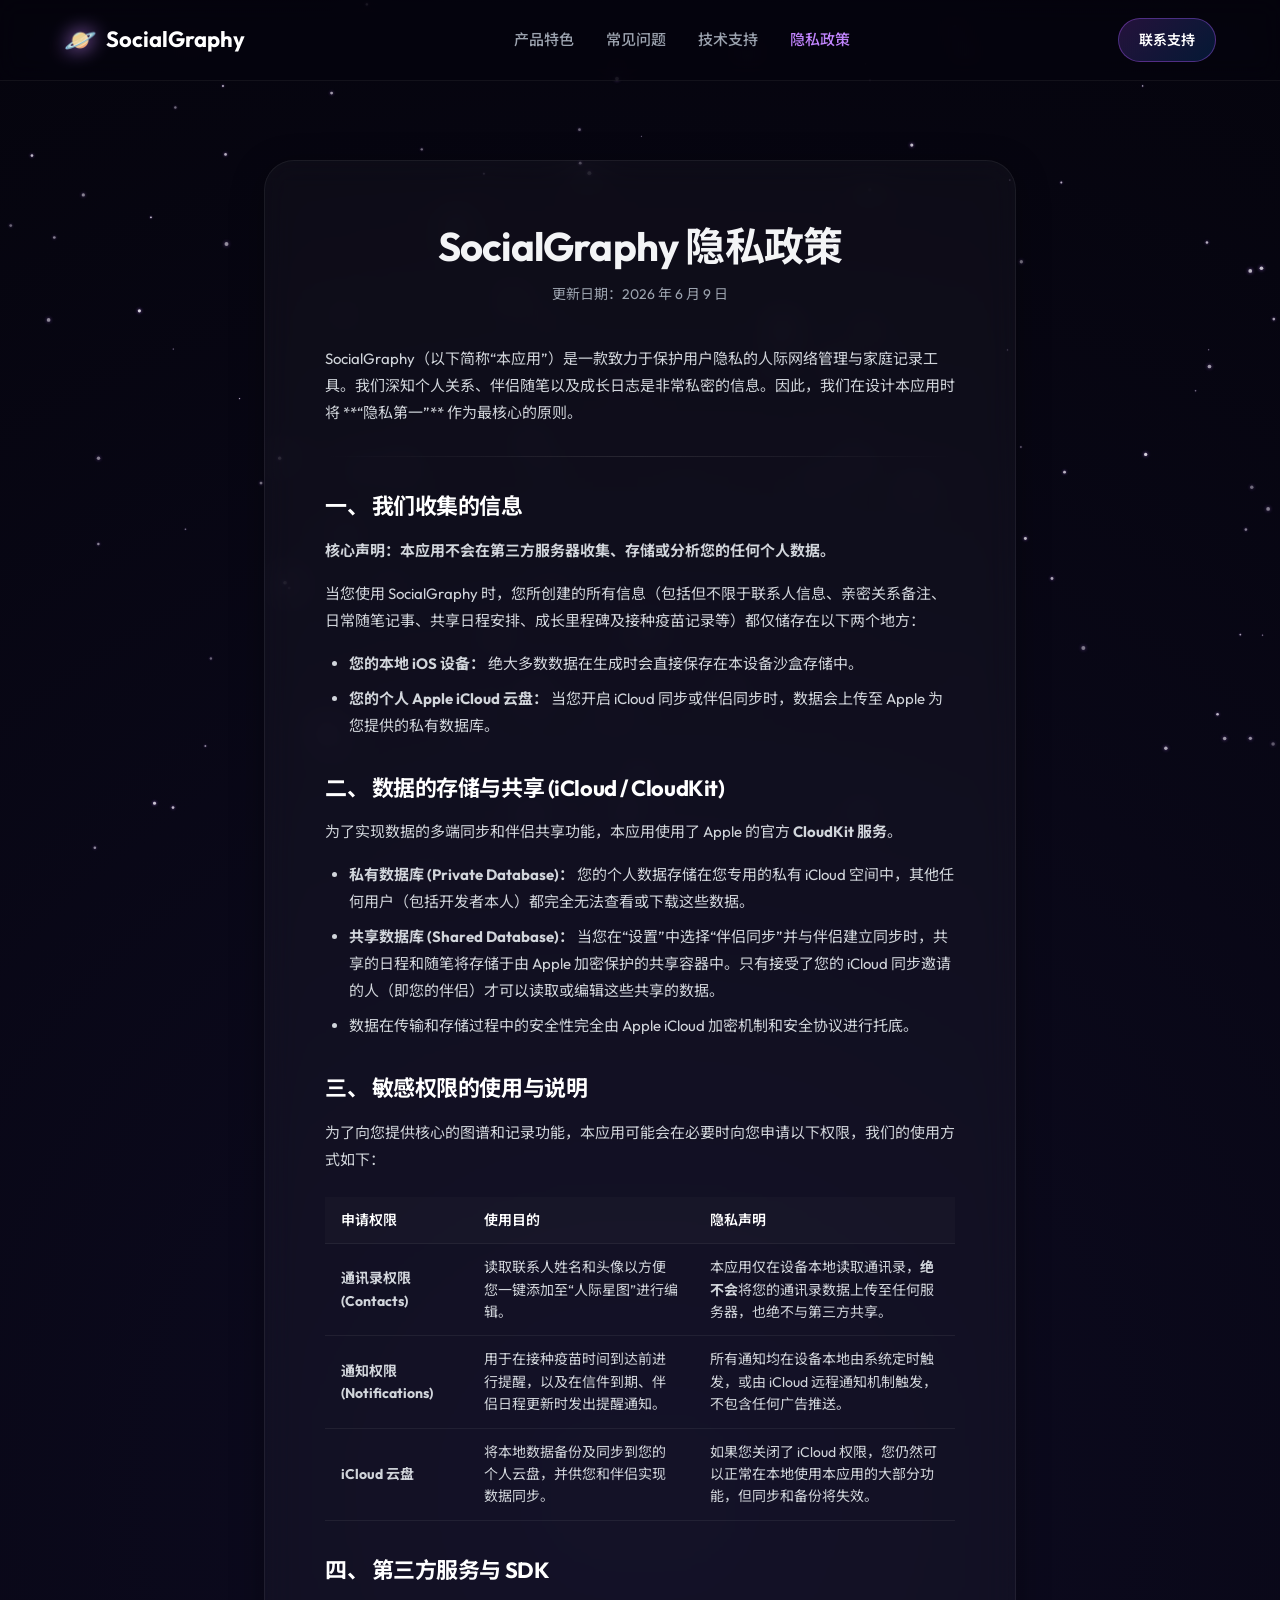
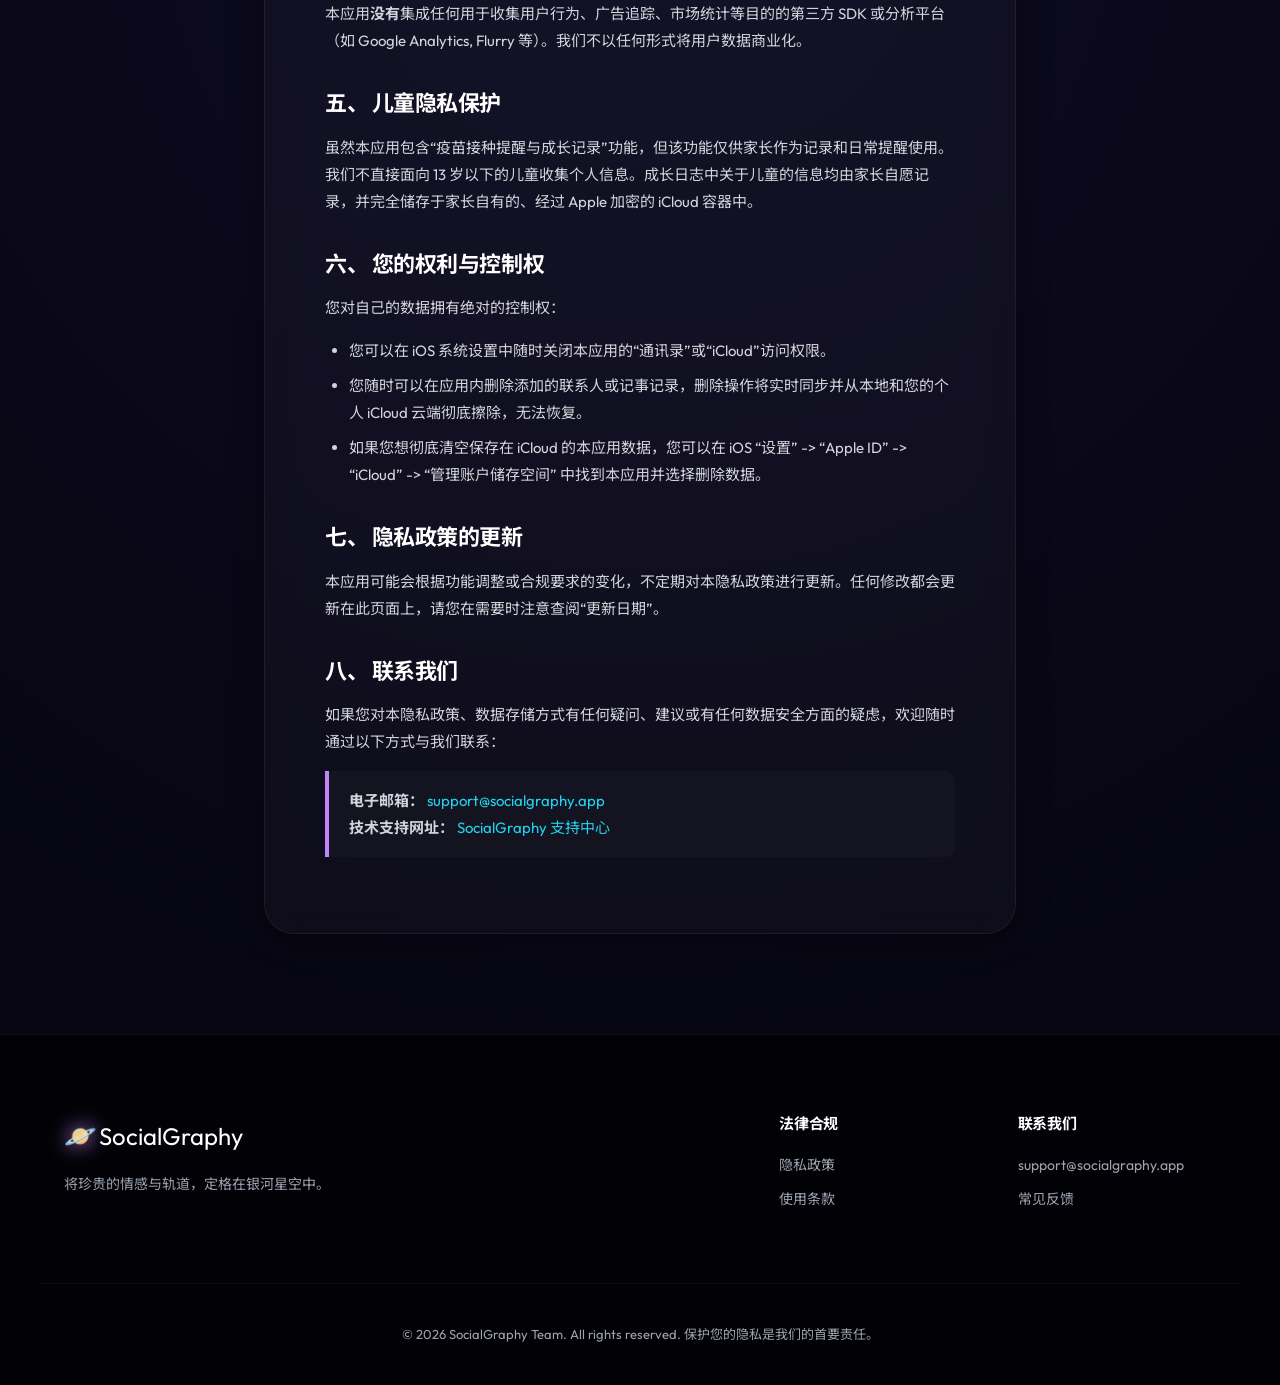
==== privacy.html @ 3d228f4e "Add files via upload" ====
<!DOCTYPE html>
<html lang="zh-CN">
<head>
    <meta charset="UTF-8">
    <meta name="viewport" content="width=device-width, initial-scale=1.0">
    <title>SocialGraphy 隐私政策 | App Store 官方合规文件</title>
    <meta name="description" content="SocialGraphy 隐私权保护政策：本应用绝无第三方收集器，一切数据均安全加密存储于您的 iOS 本地和 iCloud 私有云端。">
    <!-- Google Fonts -->
    <link rel="preconnect" href="https://fonts.googleapis.com">
    <link rel="preconnect" href="https://fonts.gstatic.com" crossorigin>
    <link href="https://fonts.googleapis.com/css2?family=Noto+Sans+SC:wght@300;400;500;700&family=Outfit:wght@300;400;500;600;700&display=swap" rel="stylesheet">
    <link rel="stylesheet" href="style.css">
</head>
<body>
    <!-- Stars Background Canvas -->
    <canvas id="stars-canvas"></canvas>

    <!-- Header Navigation -->
    <header class="header">
        <div class="container header-container">
            <a href="index.html" class="logo">
                <span class="logo-icon">🪐</span>
                <span class="logo-text">SocialGraphy</span>
            </a>
            <nav class="nav">
                <a href="index.html#features" class="nav-link">产品特色</a>
                <a href="index.html#faq" class="nav-link">常见问题</a>
                <a href="index.html#support" class="nav-link">技术支持</a>
                <a href="#" class="nav-link active">隐私政策</a>
            </nav>
            <a href="index.html#support" class="btn-download">联系支持</a>
        </div>
    </header>

    <!-- Privacy Content Section -->
    <section class="privacy-section">
        <div class="container container-narrow">
            <div class="privacy-card">
                <div class="privacy-header">
                    <h1>SocialGraphy 隐私政策</h1>
                    <p class="last-updated">更新日期：2026 年 6 月 9 日</p>
                </div>
                
                <div class="privacy-body">
                    <p class="intro">
                        SocialGraphy（以下简称“本应用”）是一款致力于保护用户隐私的人际网络管理与家庭记录工具。我们深知个人关系、伴侣随笔以及成长日志是非常私密的信息。因此，我们在设计本应用时将 **“隐私第一”** 作为最核心的原则。
                    </p>

                    <hr class="divider">

                    <h2>一、 我们收集的信息</h2>
                    <p>
                        <strong>核心声明：本应用不会在第三方服务器收集、存储或分析您的任何个人数据。</strong>
                    </p>
                    <p>
                        当您使用 SocialGraphy 时，您所创建的所有信息（包括但不限于联系人信息、亲密关系备注、日常随笔记事、共享日程安排、成长里程碑及接种疫苗记录等）都仅储存在以下两个地方：
                    </p>
                    <ul>
                        <li><strong>您的本地 iOS 设备：</strong> 绝大多数数据在生成时会直接保存在本设备沙盒存储中。</li>
                        <li><strong>您的个人 Apple iCloud 云盘：</strong> 当您开启 iCloud 同步或伴侣同步时，数据会上传至 Apple 为您提供的私有数据库。</li>
                    </ul>

                    <h2>二、 数据的存储与共享 (iCloud / CloudKit)</h2>
                    <p>
                        为了实现数据的多端同步和伴侣共享功能，本应用使用了 Apple 的官方 <strong>CloudKit 服务</strong>。
                    </p>
                    <ul>
                        <li><strong>私有数据库 (Private Database)：</strong> 您的个人数据存储在您专用的私有 iCloud 空间中，其他任何用户（包括开发者本人）都完全无法查看或下载这些数据。</li>
                        <li><strong>共享数据库 (Shared Database)：</strong> 当您在“设置”中选择“伴侣同步”并与伴侣建立同步时，共享的日程和随笔将存储于由 Apple 加密保护的共享容器中。只有接受了您的 iCloud 同步邀请的人（即您的伴侣）才可以读取或编辑这些共享的数据。</li>
                        <li>数据在传输和存储过程中的安全性完全由 Apple iCloud 加密机制和安全协议进行托底。</li>
                    </ul>

                    <h2>三、 敏感权限的使用与说明</h2>
                    <p>
                        为了向您提供核心的图谱和记录功能，本应用可能会在必要时向您申请以下权限，我们的使用方式如下：
                    </p>
                    <table>
                        <thead>
                            <tr>
                                <th>申请权限</th>
                                <th>使用目的</th>
                                <th>隐私声明</th>
                            </tr>
                        </thead>
                        <tbody>
                            <tr>
                                <td><strong>通讯录权限 (Contacts)</strong></td>
                                <td>读取联系人姓名和头像以方便您一键添加至“人际星图”进行编辑。</td>
                                <td>本应用仅在设备本地读取通讯录，<strong>绝不会</strong>将您的通讯录数据上传至任何服务器，也绝不与第三方共享。</td>
                            </tr>
                            <tr>
                                <td><strong>通知权限 (Notifications)</strong></td>
                                <td>用于在接种疫苗时间到达前进行提醒，以及在信件到期、伴侣日程更新时发出提醒通知。</td>
                                <td>所有通知均在设备本地由系统定时触发，或由 iCloud 远程通知机制触发，不包含任何广告推送。</td>
                            </tr>
                            <tr>
                                <td><strong>iCloud 云盘</strong></td>
                                <td>将本地数据备份及同步到您的个人云盘，并供您和伴侣实现数据同步。</td>
                                <td>如果您关闭了 iCloud 权限，您仍然可以正常在本地使用本应用的大部分功能，但同步和备份将失效。</td>
                            </tr>
                        </tbody>
                    </table>

                    <h2>四、 第三方服务与 SDK</h2>
                    <p>
                        本应用<strong>没有</strong>集成任何用于收集用户行为、广告追踪、市场统计等目的的第三方 SDK 或分析平台（如 Google Analytics, Flurry 等）。我们不以任何形式将用户数据商业化。
                    </p>

                    <h2>五、 儿童隐私保护</h2>
                    <p>
                        虽然本应用包含“疫苗接种提醒与成长记录”功能，但该功能仅供家长作为记录和日常提醒使用。我们不直接面向 13 岁以下的儿童收集个人信息。成长日志中关于儿童的信息均由家长自愿记录，并完全储存于家长自有的、经过 Apple 加密的 iCloud 容器中。
                    </p>

                    <h2>六、 您的权利与控制权</h2>
                    <p>
                        您对自己的数据拥有绝对的控制权：
                    </p>
                    <ul>
                        <li>您可以在 iOS 系统设置中随时关闭本应用的“通讯录”或“iCloud”访问权限。</li>
                        <li>您随时可以在应用内删除添加的联系人或记事记录，删除操作将实时同步并从本地和您的个人 iCloud 云端彻底擦除，无法恢复。</li>
                        <li>如果您想彻底清空保存在 iCloud 的本应用数据，您可以在 iOS “设置” -> “Apple ID” -> “iCloud” -> “管理账户储存空间” 中找到本应用并选择删除数据。</li>
                    </ul>

                    <h2>七、 隐私政策的更新</h2>
                    <p>
                        本应用可能会根据功能调整或合规要求的变化，不定期对本隐私政策进行更新。任何修改都会更新在此页面上，请您在需要时注意查阅“更新日期”。
                    </p>

                    <h2>八、 联系我们</h2>
                    <p>
                        如果您对本隐私政策、数据存储方式有任何疑问、建议或有任何数据安全方面的疑虑，欢迎随时通过以下方式与我们联系：
                    </p>
                    <p class="contact-info">
                        <strong>电子邮箱：</strong> <a href="mailto:support@socialgraphy.app">support@socialgraphy.app</a><br>
                        <strong>技术支持网址：</strong> <a href="index.html#support">SocialGraphy 支持中心</a>
                    </p>
                </div>
            </div>
        </div>
    </section>

    <!-- Footer -->
    <footer class="footer">
        <div class="container footer-container">
            <div class="footer-brand">
                <span class="logo-icon">🪐</span>
                <span class="logo-text">SocialGraphy</span>
                <p>将珍贵的情感与轨道，定格在银河星空中。</p>
            </div>
            <div class="footer-links">
                <div class="footer-column">
                    <h4>法律合规</h4>
                    <a href="#">隐私政策</a>
                    <a href="#">使用条款</a>
                </div>
                <div class="footer-column">
                    <h4>联系我们</h4>
                    <a href="mailto:support@socialgraphy.app">support@socialgraphy.app</a>
                    <a href="index.html#support">常见反馈</a>
                </div>
            </div>
        </div>
        <div class="container footer-bottom">
            <p>&copy; 2026 SocialGraphy Team. All rights reserved. 保护您的隐私是我们的首要责任。</p>
        </div>
    </footer>

    <script src="script.js"></script>
</body>
</html>
---- style.css ----
/* ==========================================================================
   SocialGraphy Website Stylesheet
   Theme: Cosmic Space & Glassmorphism
   ========================================================================== */

/* Custom CSS Variables & Tokens */
:root {
    --bg-dark: #05040d;
    --bg-deep-space: radial-gradient(circle at 50% 50%, #0d0b21 0%, #05040d 100%);
    --accent-glow: rgba(192, 132, 252, 0.15);
    
    --primary: #c084fc;      /* Nebula Purple */
    --primary-hover: #d8b4fe;
    --secondary: #22d3ee;    /* Cyan Star */
    --gold: #ffdf7a;         /* Star Gold */
    --text-main: #f3f4f6;
    --text-muted: #9ca3af;
    --card-bg: rgba(255, 255, 255, 0.03);
    --card-border: rgba(255, 255, 255, 0.06);
    --card-glow: 0 8px 32px 0 rgba(0, 0, 0, 0.37);
    --glass-blur: blur(16px);
    
    --font-sans: 'Outfit', 'Noto Sans SC', -apple-system, BlinkMacSystemFont, "Segoe UI", Roboto, sans-serif;
    --transition: all 0.3s cubic-bezier(0.4, 0, 0.2, 1);
}

/* Reset & Base Elements */
* {
    margin: 0;
    padding: 0;
    box-sizing: border-box;
    scroll-behavior: smooth;
}

body {
    background-color: var(--bg-dark);
    background-image: var(--bg-deep-space);
    color: var(--text-main);
    font-family: var(--font-sans);
    line-height: 1.6;
    overflow-x: hidden;
    position: relative;
}

/* Background Stars Canvas */
#stars-canvas {
    position: fixed;
    top: 0;
    left: 0;
    width: 100%;
    height: 100%;
    z-index: -1;
    pointer-events: none;
}

/* Container */
.container {
    width: 100%;
    max-width: 1200px;
    margin: 0 auto;
    padding: 0 24px;
}

.container-narrow {
    max-width: 800px;
}

/* Typography & Text Gradients */
h1, h2, h3, h4 {
    font-weight: 700;
    letter-spacing: -0.02em;
    line-height: 1.25;
}

.text-gradient {
    background: linear-gradient(135deg, var(--primary) 0%, var(--secondary) 100%);
    -webkit-background-clip: text;
    -webkit-text-fill-color: transparent;
    background-clip: text;
}

p {
    color: var(--text-muted);
}

/* Buttons */
.btn {
    display: inline-flex;
    align-items: center;
    justify-content: center;
    padding: 14px 28px;
    border-radius: 12px;
    font-size: 16px;
    font-weight: 600;
    text-decoration: none;
    cursor: pointer;
    transition: var(--transition);
}

.btn-block {
    display: flex;
    width: 100%;
}

.btn-primary-glow {
    background: linear-gradient(135deg, #a855f7 0%, #06b6d4 100%);
    color: #fff;
    border: none;
    box-shadow: 0 4px 20px rgba(168, 85, 247, 0.4);
    position: relative;
    overflow: hidden;
}

.btn-primary-glow::after {
    content: '';
    position: absolute;
    top: 0;
    left: 0;
    width: 100%;
    height: 100%;
    background: linear-gradient(135deg, #06b6d4 0%, #a855f7 100%);
    opacity: 0;
    transition: var(--transition);
    z-index: 1;
}

.btn-primary-glow:hover::after {
    opacity: 1;
}

.btn-primary-glow span {
    position: relative;
    z-index: 2;
}

.btn-primary-glow:hover {
    transform: translateY(-2px);
    box-shadow: 0 6px 24px rgba(168, 85, 247, 0.6);
}

.btn-secondary {
    background: var(--card-bg);
    color: var(--text-main);
    border: 1px solid var(--card-border);
    backdrop-filter: var(--glass-blur);
}

.btn-secondary:hover {
    background: rgba(255, 255, 255, 0.08);
    border-color: rgba(255, 255, 255, 0.2);
    transform: translateY(-2px);
}

.btn-sm {
    padding: 8px 16px;
    font-size: 14px;
}

/* Header & Nav */
.header {
    position: fixed;
    top: 0;
    left: 0;
    width: 100%;
    z-index: 100;
    border-bottom: 1px solid var(--card-border);
    background: rgba(5, 4, 13, 0.7);
    backdrop-filter: blur(12px);
    transition: var(--transition);
}

.header-container {
    height: 80px;
    display: flex;
    align-items: center;
    justify-content: space-between;
}

.logo {
    display: flex;
    align-items: center;
    gap: 10px;
    text-decoration: none;
    color: #fff;
    font-size: 22px;
    font-weight: 700;
}

.logo-icon {
    font-size: 26px;
    filter: drop-shadow(0 0 10px var(--primary));
}

.nav {
    display: flex;
    gap: 32px;
}

.nav-link {
    text-decoration: none;
    color: var(--text-muted);
    font-weight: 500;
    transition: var(--transition);
    font-size: 15px;
}

.nav-link:hover, .nav-link.active {
    color: var(--primary);
}

.btn-download {
    background: linear-gradient(135deg, rgba(168, 85, 247, 0.2) 0%, rgba(6, 118, 212, 0.2) 100%);
    border: 1px solid rgba(168, 85, 247, 0.4);
    color: #fff;
    padding: 10px 20px;
    border-radius: 30px;
    font-size: 14px;
    font-weight: 600;
    text-decoration: none;
    transition: var(--transition);
}

.btn-download:hover {
    background: linear-gradient(135deg, rgba(168, 85, 247, 0.4) 0%, rgba(6, 118, 212, 0.4) 100%);
    box-shadow: 0 0 15px rgba(168, 85, 247, 0.3);
    transform: scale(1.03);
}

/* Hero Section */
.hero {
    padding-top: 160px;
    padding-bottom: 100px;
    position: relative;
}

.hero-container {
    display: grid;
    grid-template-columns: 1.1fr 0.9fr;
    gap: 60px;
    align-items: center;
}

.badge {
    background: rgba(192, 132, 252, 0.1);
    border: 1px solid rgba(192, 132, 252, 0.3);
    color: var(--primary);
    padding: 6px 14px;
    border-radius: 50px;
    font-size: 13px;
    font-weight: 600;
    display: inline-block;
    margin-bottom: 24px;
    letter-spacing: 0.05em;
}

.hero h1 {
    font-size: 56px;
    line-height: 1.15;
    margin-bottom: 24px;
}

.hero-desc {
    font-size: 18px;
    margin-bottom: 40px;
    line-height: 1.7;
}

.hero-actions {
    display: flex;
    gap: 16px;
}

/* Phone Mockup Showcase */
.hero-visual {
    display: flex;
    justify-content: center;
    perspective: 1000px;
}

.phone-mockup-wrapper {
    transform: rotateY(-10deg) rotateX(10deg);
    transition: var(--transition);
}

.phone-mockup-wrapper:hover {
    transform: rotateY(-2deg) rotateX(4deg);
}

.phone-mockup {
    width: 290px;
    height: 590px;
    background: #18181b;
    border: 10px solid #27272a;
    border-radius: 40px;
    box-shadow: 0 25px 50px -12px rgba(0, 0, 0, 0.7), 0 0 30px rgba(168, 85, 247, 0.2);
    position: relative;
    padding: 10px;
}

.phone-notch {
    position: absolute;
    top: 0;
    left: 50%;
    transform: translateX(-50%);
    width: 110px;
    height: 25px;
    background: #27272a;
    border-bottom-left-radius: 18px;
    border-bottom-right-radius: 18px;
    z-index: 10;
}

.phone-screen {
    width: 100%;
    height: 100%;
    background: #09090b;
    border-radius: 30px;
    overflow: hidden;
    position: relative;
}

/* App UI Inside Phone Mockup */
.app-ui {
    padding: 24px 16px;
    height: 100%;
    display: flex;
    flex-direction: column;
    justify-content: space-between;
}

.app-header {
    text-align: center;
    margin-top: 15px;
}

.app-title {
    display: block;
    color: #fff;
    font-size: 18px;
    font-weight: 600;
}

.app-subtitle {
    color: var(--text-muted);
    font-size: 11px;
}

.galaxy-viewport {
    flex-grow: 1;
    position: relative;
    margin: 20px 0;
    display: flex;
    align-items: center;
    justify-content: center;
    overflow: hidden;
}

.galaxy-center {
    font-size: 24px;
    animation: pulse 2s infinite ease-in-out;
    z-index: 5;
}

.orbit {
    position: absolute;
    border: 1px dashed rgba(255, 255, 255, 0.12);
    border-radius: 50%;
}

.orbit-1 {
    width: 100px;
    height: 100px;
    animation: rotate-orbit 15s linear infinite;
}

.orbit-2 {
    width: 170px;
    height: 170px;
    animation: rotate-orbit 25s linear infinite reverse;
}

.orbit-3 {
    width: 230px;
    height: 230px;
    animation: rotate-orbit 40s linear infinite;
}

.person-node {
    position: absolute;
    width: 12px;
    height: 12px;
    border-radius: 50%;
    background: var(--secondary);
    box-shadow: 0 0 10px var(--secondary);
}

.person-node::after {
    content: attr(data-name);
    position: absolute;
    top: 16px;
    left: 50%;
    transform: translateX(-50%);
    font-size: 9px;
    white-space: nowrap;
    color: rgba(255, 255, 255, 0.8);
    background: rgba(0,0,0,0.5);
    padding: 1px 4px;
    border-radius: 4px;
}

.p1 {
    top: 20%;
    left: 20%;
    background: var(--primary);
    box-shadow: 0 0 10px var(--primary);
}

.p2 {
    top: 70%;
    left: 80%;
    background: var(--gold);
    box-shadow: 0 0 10px var(--gold);
}

.p3 {
    top: 15%;
    left: 70%;
}

.p4 {
    top: 80%;
    left: 15%;
    background: #10b981;
    box-shadow: 0 0 10px #10b981;
}

.p5 {
    top: 45%;
    left: 85%;
    background: var(--primary);
    box-shadow: 0 0 10px var(--primary);
}

.app-card {
    background: rgba(255, 255, 255, 0.05);
    border: 1px solid rgba(255, 255, 255, 0.1);
    padding: 12px;
    border-radius: 16px;
    backdrop-filter: blur(8px);
}

.card-title {
    color: #fff;
    font-size: 12px;
    font-weight: 600;
    margin-bottom: 4px;
}

.card-text {
    font-size: 10px;
    color: var(--text-muted);
}

/* Animations */
@keyframes rotate-orbit {
    from { transform: rotate(0deg); }
    to { transform: rotate(360deg); }
}

@keyframes pulse {
    0% { transform: scale(1); filter: drop-shadow(0 0 2px var(--primary)); }
    50% { transform: scale(1.15); filter: drop-shadow(0 0 10px var(--primary)); }
    100% { transform: scale(1); filter: drop-shadow(0 0 2px var(--primary)); }
}

/* Section Header */
.section-header {
    text-align: center;
    max-width: 600px;
    margin: 0 auto 60px auto;
}

.section-subtitle {
    font-size: 14px;
    text-transform: uppercase;
    letter-spacing: 0.15em;
    color: var(--primary);
    font-weight: 700;
    margin-bottom: 12px;
    display: block;
}

.section-header h2 {
    font-size: 40px;
    margin-bottom: 16px;
}

/* Features Grid */
.features {
    padding: 100px 0;
    position: relative;
}

.features-grid {
    display: grid;
    grid-template-columns: repeat(3, 1fr);
    gap: 32px;
}

.feature-card {
    background: var(--card-bg);
    border: 1px solid var(--card-border);
    padding: 40px 32px;
    border-radius: 20px;
    backdrop-filter: var(--glass-blur);
    box-shadow: var(--card-glow);
    transition: var(--transition);
}

.feature-card:hover {
    transform: translateY(-8px);
    border-color: rgba(192, 132, 252, 0.4);
    box-shadow: 0 12px 40px rgba(168, 85, 247, 0.15);
}

.feature-icon {
    font-size: 40px;
    margin-bottom: 24px;
    filter: drop-shadow(0 0 8px rgba(192, 132, 252, 0.3));
}

.feature-card h3 {
    font-size: 20px;
    margin-bottom: 16px;
    color: #fff;
}

.feature-card p {
    font-size: 15px;
    line-height: 1.6;
}

/* FAQ Section */
.faq {
    padding: 100px 0;
    position: relative;
}

.faq-list {
    max-width: 800px;
    margin: 0 auto;
    display: flex;
    flex-direction: column;
    gap: 16px;
}

.faq-item {
    background: var(--card-bg);
    border: 1px solid var(--card-border);
    border-radius: 16px;
    overflow: hidden;
    backdrop-filter: var(--glass-blur);
    transition: var(--transition);
}

.faq-question {
    padding: 24px;
    display: flex;
    justify-content: space-between;
    align-items: center;
    font-size: 17px;
    font-weight: 600;
    cursor: pointer;
    user-select: none;
    color: #fff;
}

.faq-toggle {
    font-size: 20px;
    color: var(--primary);
    transition: var(--transition);
}

.faq-answer {
    padding: 0 24px;
    max-height: 0;
    overflow: hidden;
    transition: max-height 0.3s cubic-bezier(0, 1, 0, 1), padding 0.3s ease;
}

.faq-answer p {
    padding-bottom: 24px;
    font-size: 15px;
    line-height: 1.7;
}

.faq-item.active {
    border-color: rgba(192, 132, 252, 0.3);
}

.faq-item.active .faq-answer {
    max-height: 500px; /* arbitrary height to slide down */
    padding-top: 8px;
    transition: max-height 0.3s cubic-bezier(1, 0, 1, 0), padding 0.3s ease;
}

.faq-item.active .faq-toggle {
    transform: rotate(45deg);
}

/* Support Form Section */
.support {
    padding: 100px 0;
    position: relative;
}

.support-wrapper {
    display: grid;
    grid-template-columns: 1fr 1.2fr;
    gap: 60px;
    background: rgba(13, 11, 33, 0.4);
    border: 1px solid var(--card-border);
    border-radius: 30px;
    padding: 60px;
    backdrop-filter: var(--glass-blur);
    box-shadow: var(--card-glow);
}

.support-info h2 {
    font-size: 36px;
    margin-bottom: 20px;
}

.support-info p {
    margin-bottom: 24px;
    font-size: 16px;
}

.support-email {
    display: inline-flex;
    align-items: center;
    gap: 12px;
    background: rgba(255,255,255,0.04);
    border: 1px solid var(--card-border);
    padding: 12px 24px;
    border-radius: 12px;
    font-size: 18px;
    font-weight: 600;
    margin-bottom: 30px;
}

.support-email a {
    color: var(--secondary);
    text-decoration: none;
    transition: var(--transition);
}

.support-email a:hover {
    color: #fff;
    text-shadow: 0 0 10px var(--secondary);
}

.support-appstore ul {
    margin-top: 12px;
    padding-left: 20px;
    color: var(--text-muted);
}

.support-appstore li {
    margin-bottom: 8px;
    font-size: 14px;
}

/* Forms */
.support-form-container {
    position: relative;
    min-height: 400px;
}

.support-form {
    display: flex;
    flex-direction: column;
    gap: 20px;
    transition: var(--transition);
}

.form-row {
    display: grid;
    grid-template-columns: 1fr 1fr;
    gap: 20px;
}

.form-group {
    display: flex;
    flex-direction: column;
    gap: 8px;
}

.form-group label {
    font-size: 14px;
    font-weight: 600;
    color: rgba(255, 255, 255, 0.8);
}

.form-group input,
.form-group select,
.form-group textarea {
    background: rgba(255, 255, 255, 0.05);
    border: 1px solid var(--card-border);
    border-radius: 10px;
    padding: 12px 16px;
    color: #fff;
    font-family: var(--font-sans);
    font-size: 15px;
    transition: var(--transition);
}

.form-group input:focus,
.form-group select:focus,
.form-group textarea:focus {
    outline: none;
    border-color: var(--primary);
    background: rgba(255, 255, 255, 0.08);
    box-shadow: 0 0 10px rgba(192, 132, 252, 0.2);
}

.form-group select option {
    background: var(--bg-dark);
    color: #fff;
}

/* Form Success State */
.form-success-card {
    display: flex;
    flex-direction: column;
    align-items: center;
    justify-content: center;
    text-align: center;
    padding: 40px;
    background: rgba(255, 255, 255, 0.02);
    border: 1px dashed rgba(192, 132, 252, 0.3);
    border-radius: 20px;
    height: 100%;
    animation: fadeIn 0.5s ease;
}

.form-success-card.hidden, .support-form.hidden {
    display: none !important;
}

.success-icon {
    font-size: 60px;
    margin-bottom: 20px;
    animation: bounce 1s ease infinite alternate;
}

.form-success-card h3 {
    font-size: 24px;
    margin-bottom: 12px;
    color: #fff;
}

.form-success-card p {
    font-size: 15px;
    max-width: 320px;
    margin-bottom: 24px;
}

@keyframes fadeIn {
    from { opacity: 0; transform: scale(0.95); }
    to { opacity: 1; transform: scale(1); }
}

@keyframes bounce {
    from { transform: translateY(0); }
    to { transform: translateY(-10px); }
}

/* Privacy Section */
.privacy-section {
    padding-top: 160px;
    padding-bottom: 100px;
}

.privacy-card {
    background: var(--card-bg);
    border: 1px solid var(--card-border);
    padding: 60px;
    border-radius: 30px;
    backdrop-filter: var(--glass-blur);
    box-shadow: var(--card-glow);
}

.privacy-header {
    text-align: center;
    margin-bottom: 40px;
}

.privacy-header h1 {
    font-size: 40px;
    margin-bottom: 12px;
}

.last-updated {
    font-size: 14px;
}

.privacy-body h2 {
    font-size: 22px;
    margin-top: 36px;
    margin-bottom: 16px;
    color: #fff;
}

.privacy-body p, .privacy-body li {
    font-size: 15px;
    line-height: 1.8;
    margin-bottom: 16px;
    color: #d1d5db;
}

.privacy-body ul {
    padding-left: 24px;
    margin-bottom: 20px;
}

.privacy-body li {
    margin-bottom: 8px;
}

.divider {
    border: 0;
    height: 1px;
    background: linear-gradient(to right, rgba(255,255,255,0), rgba(255,255,255,0.1) 50%, rgba(255,255,255,0));
    margin: 30px 0;
}

/* Privacy Table Styling */
.privacy-body table {
    width: 100%;
    border-collapse: collapse;
    margin: 24px 0;
}

.privacy-body th, .privacy-body td {
    padding: 12px 16px;
    text-align: left;
    border-bottom: 1px solid rgba(255,255,255,0.06);
    font-size: 14px;
}

.privacy-body th {
    background: rgba(255,255,255,0.02);
    color: #fff;
    font-weight: 600;
}

.privacy-body td {
    color: #d1d5db;
}

.contact-info {
    background: rgba(255,255,255,0.02);
    border-left: 4px solid var(--primary);
    padding: 16px 20px;
    border-radius: 0 10px 10px 0;
}

.contact-info a {
    color: var(--secondary);
    text-decoration: none;
}

.contact-info a:hover {
    text-decoration: underline;
}

/* Footer */
.footer {
    border-top: 1px solid var(--card-border);
    background: #020206;
    padding: 80px 0 40px 0;
}

.footer-container {
    display: grid;
    grid-template-columns: 1.5fr 1fr;
    gap: 60px;
    margin-bottom: 60px;
}

.footer-brand .logo-text {
    font-size: 24px;
    color: #fff;
}

.footer-brand p {
    margin-top: 16px;
    font-size: 14px;
    max-width: 320px;
}

.footer-links {
    display: grid;
    grid-template-columns: 1fr 1fr;
    gap: 40px;
}

.footer-column h4 {
    color: #fff;
    font-size: 15px;
    margin-bottom: 20px;
}

.footer-column a {
    display: block;
    color: var(--text-muted);
    text-decoration: none;
    font-size: 14px;
    margin-bottom: 12px;
    transition: var(--transition);
}

.footer-column a:hover {
    color: var(--primary);
}

.footer-bottom {
    border-top: 1px solid rgba(255, 255, 255, 0.04);
    padding-top: 40px;
    text-align: center;
}

.footer-bottom p {
    font-size: 13px;
}

/* ==========================================================================
   Responsive Media Queries
   ========================================================================== */

/* Tablet Layout */
@media (max-width: 1024px) {
    .hero-container {
        grid-template-columns: 1fr;
        gap: 60px;
        text-align: center;
    }
    
    .hero-content {
        display: flex;
        flex-direction: column;
        align-items: center;
    }
    
    .hero-actions {
        justify-content: center;
    }
    
    .features-grid {
        grid-template-columns: repeat(2, 1fr);
    }
    
    .support-wrapper {
        grid-template-columns: 1fr;
        gap: 40px;
        padding: 40px;
    }
}

/* Mobile Layout */
@media (max-width: 768px) {
    .header-container {
        height: 70px;
    }
    
    .nav {
        display: none; /* simple toggle or drawer fallback - for simple landing pages, hide nav elements */
    }
    
    .hero {
        padding-top: 120px;
        padding-bottom: 60px;
    }
    
    .hero h1 {
        font-size: 40px;
    }
    
    .hero-desc {
        font-size: 16px;
    }
    
    .features-grid {
        grid-template-columns: 1fr;
    }
    
    .privacy-card {
        padding: 30px 20px;
    }
    
    .privacy-header h1 {
        font-size: 30px;
    }
    
    .footer-container {
        grid-template-columns: 1fr;
        gap: 40px;
    }
    
    .footer-links {
        grid-template-columns: 1fr 1fr;
    }
    
    .form-row {
        grid-template-columns: 1fr;
    }
}
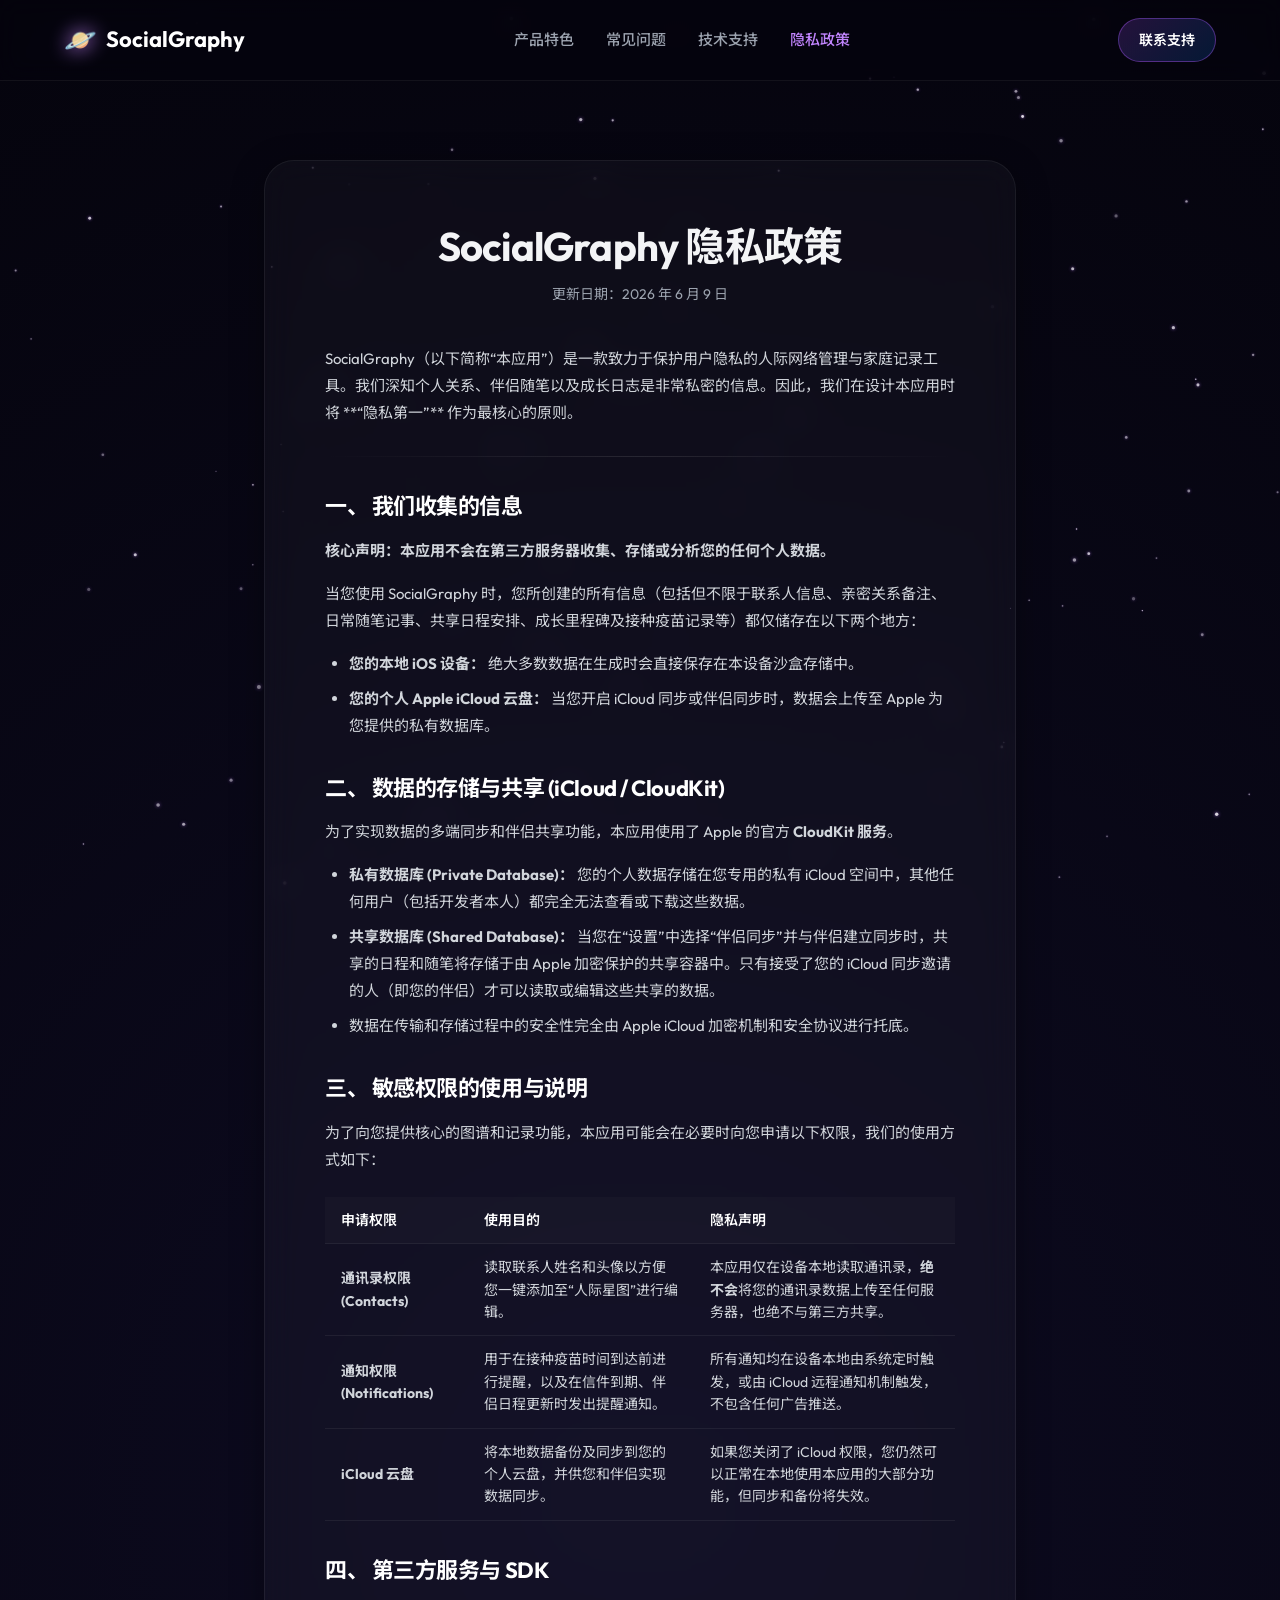
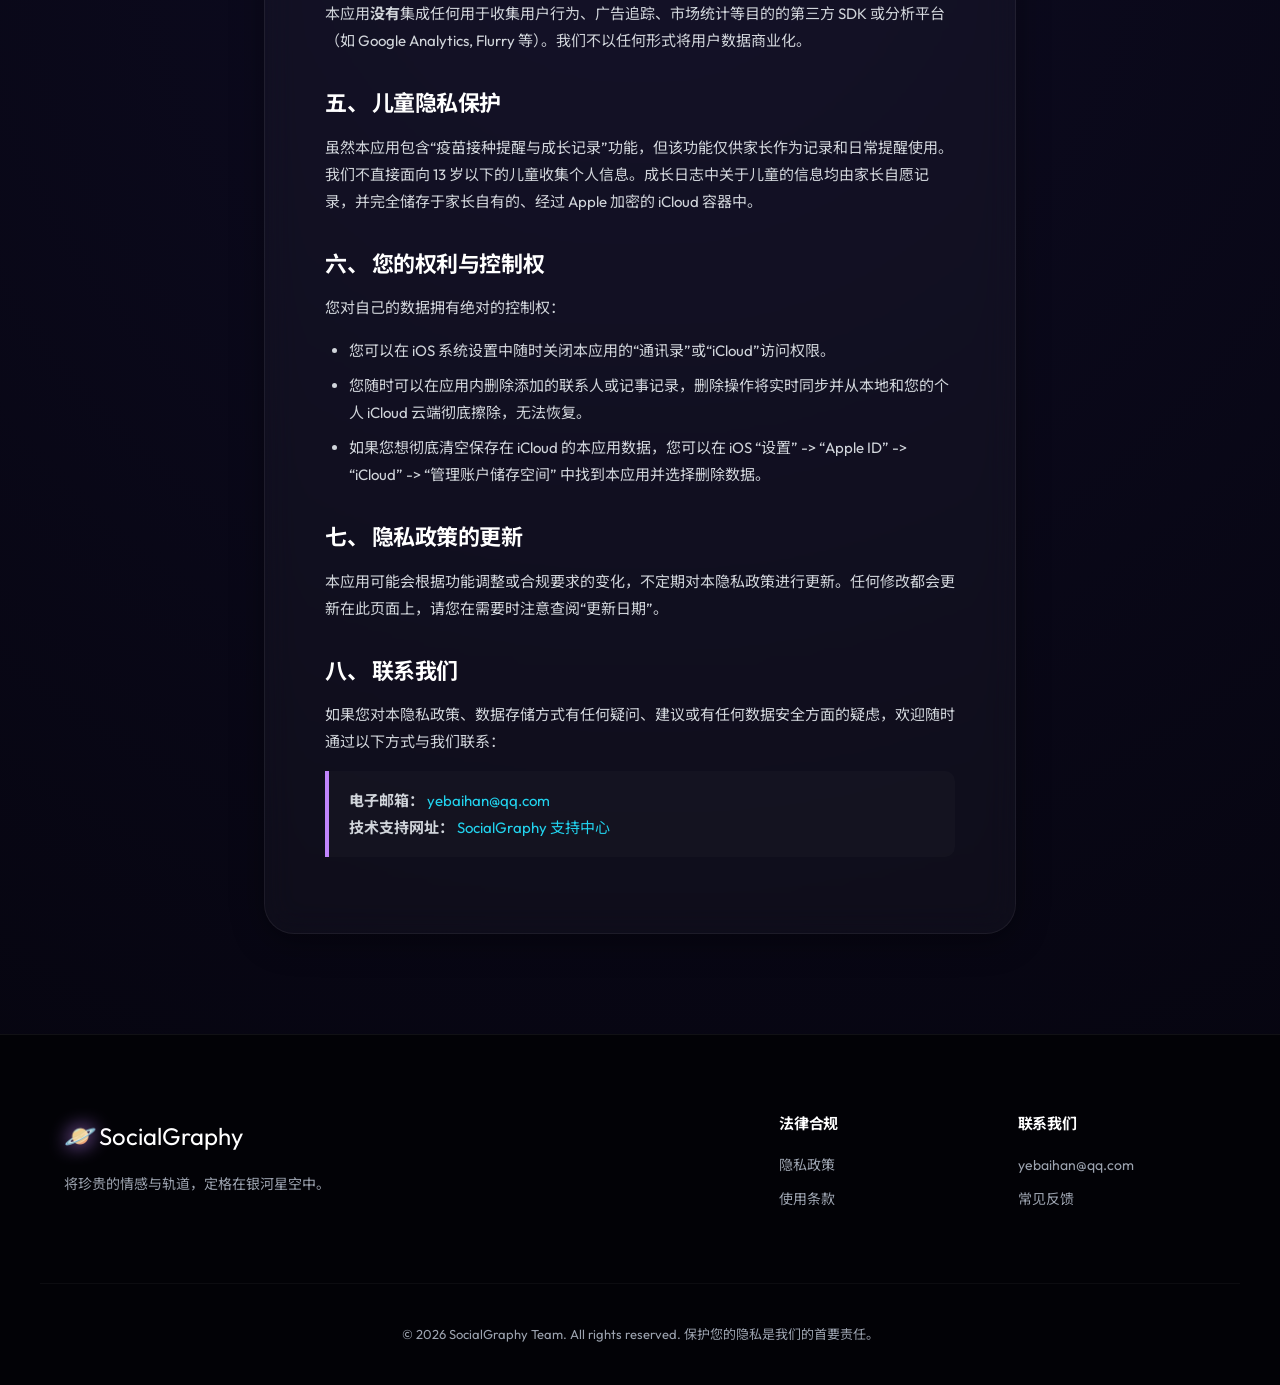
==== commit 885ccfcf: "Add files via upload" ====
--- a/privacy.html
+++ b/privacy.html
@@ -131,7 +131,7 @@
                         如果您对本隐私政策、数据存储方式有任何疑问、建议或有任何数据安全方面的疑虑，欢迎随时通过以下方式与我们联系：
                     </p>
                     <p class="contact-info">
-                        <strong>电子邮箱：</strong> <a href="mailto:support@socialgraphy.app">support@socialgraphy.app</a><br>
+                        <strong>电子邮箱：</strong> <a href="mailto:yebaihan@qq.com">yebaihan@qq.com</a><br>
                         <strong>技术支持网址：</strong> <a href="index.html#support">SocialGraphy 支持中心</a>
                     </p>
                 </div>
@@ -155,7 +155,7 @@
                 </div>
                 <div class="footer-column">
                     <h4>联系我们</h4>
-                    <a href="mailto:support@socialgraphy.app">support@socialgraphy.app</a>
+                    <a href="mailto:yebaihan@qq.com">yebaihan@qq.com</a>
                     <a href="index.html#support">常见反馈</a>
                 </div>
             </div>
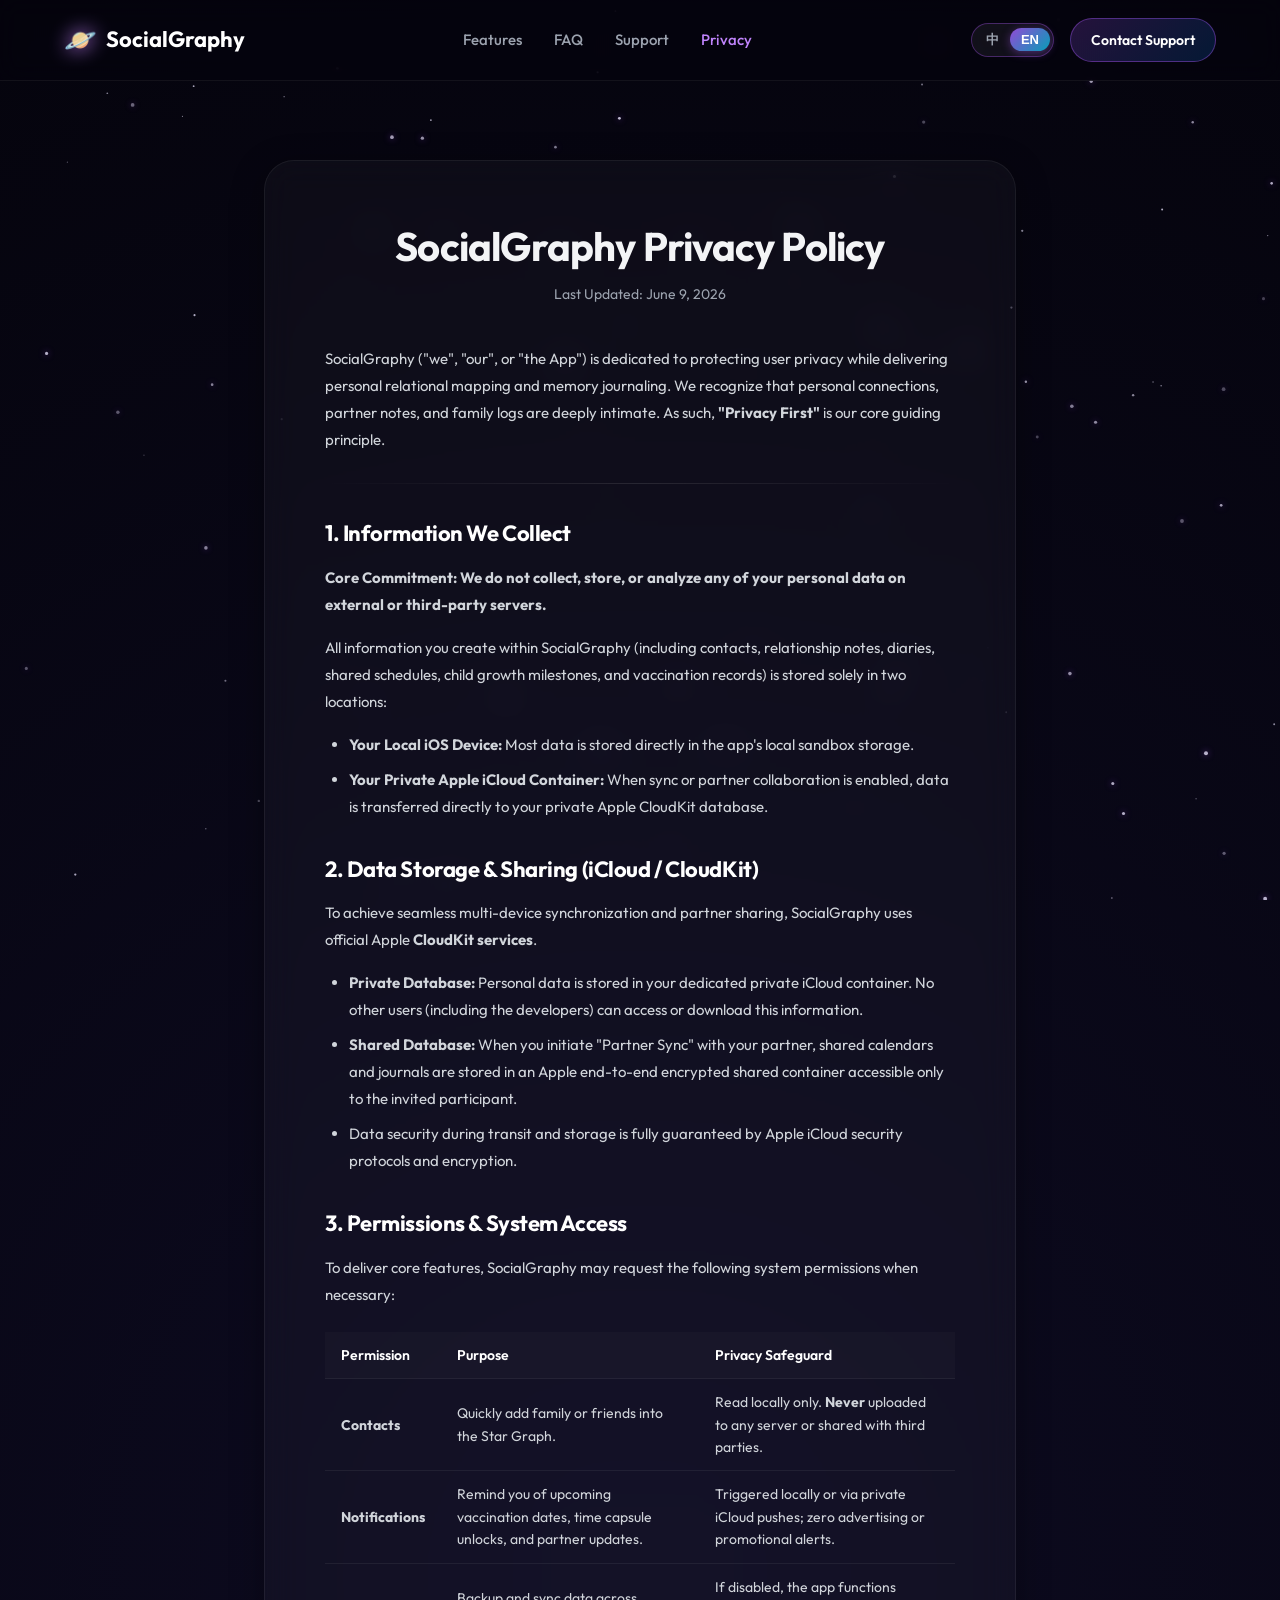
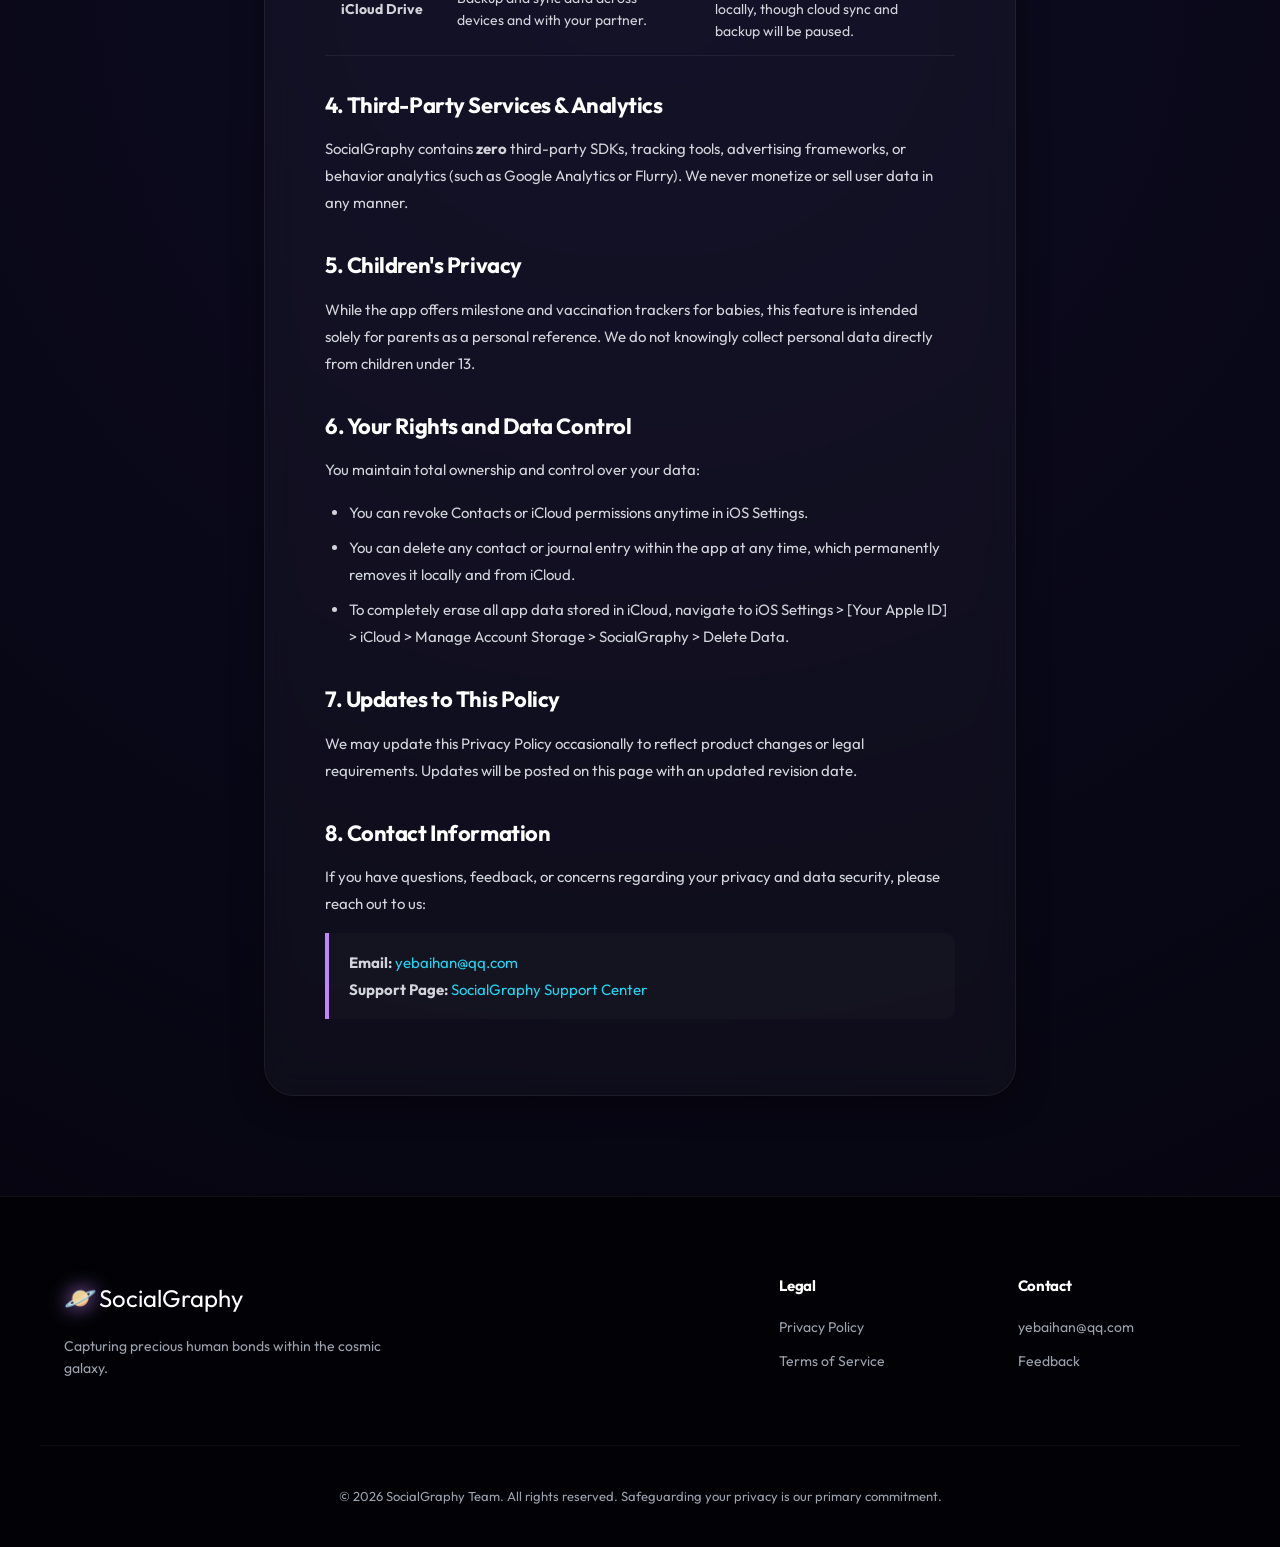
==== commit 45504360: "feat: add bilingual Chinese/English language switcher and support" ====
--- a/privacy.html
+++ b/privacy.html
@@ -10,6 +10,17 @@
     <link rel="preconnect" href="https://fonts.gstatic.com" crossorigin>
     <link href="https://fonts.googleapis.com/css2?family=Noto+Sans+SC:wght@300;400;500;700&family=Outfit:wght@300;400;500;600;700&display=swap" rel="stylesheet">
     <link rel="stylesheet" href="style.css">
+    <script>
+    (function() {
+        try {
+            var saved = localStorage.getItem('socialgraphy_lang') || localStorage.getItem('hub-lang');
+            var urlLang = (new URLSearchParams(window.location.search)).get('lang');
+            var lang = urlLang || saved || ((navigator.language || 'zh').toLowerCase().startsWith('zh') ? 'zh' : 'en');
+            document.documentElement.setAttribute('data-lang', lang);
+            document.documentElement.lang = lang === 'en' ? 'en' : 'zh-CN';
+        } catch (e) {}
+    })();
+    </script>
 </head>
 <body>
     <!-- Stars Background Canvas -->
@@ -23,12 +34,33 @@
                 <span class="logo-text">SocialGraphy</span>
             </a>
             <nav class="nav">
-                <a href="index.html#features" class="nav-link">产品特色</a>
-                <a href="index.html#faq" class="nav-link">常见问题</a>
-                <a href="index.html#support" class="nav-link">技术支持</a>
-                <a href="#" class="nav-link active">隐私政策</a>
+                <a href="index.html#features" class="nav-link">
+                    <span class="lang-zh">产品特色</span>
+                    <span class="lang-en">Features</span>
+                </a>
+                <a href="index.html#faq" class="nav-link">
+                    <span class="lang-zh">常见问题</span>
+                    <span class="lang-en">FAQ</span>
+                </a>
+                <a href="index.html#support" class="nav-link">
+                    <span class="lang-zh">技术支持</span>
+                    <span class="lang-en">Support</span>
+                </a>
+                <a href="#" class="nav-link active">
+                    <span class="lang-zh">隐私政策</span>
+                    <span class="lang-en">Privacy</span>
+                </a>
             </nav>
-            <a href="index.html#support" class="btn-download">联系支持</a>
+            <div class="header-actions">
+                <div class="lang-segmented" role="group" aria-label="Language selector">
+                    <button type="button" class="lang-btn" data-lang-set="zh">中</button>
+                    <button type="button" class="lang-btn" data-lang-set="en">EN</button>
+                </div>
+                <a href="index.html#support" class="btn-download">
+                    <span class="lang-zh">联系支持</span>
+                    <span class="lang-en">Contact Support</span>
+                </a>
+            </div>
         </div>
     </header>
 
@@ -36,104 +68,210 @@
     <section class="privacy-section">
         <div class="container container-narrow">
             <div class="privacy-card">
-                <div class="privacy-header">
-                    <h1>SocialGraphy 隐私政策</h1>
-                    <p class="last-updated">更新日期：2026 年 6 月 9 日</p>
-                </div>
-                
-                <div class="privacy-body">
-                    <p class="intro">
-                        SocialGraphy（以下简称“本应用”）是一款致力于保护用户隐私的人际网络管理与家庭记录工具。我们深知个人关系、伴侣随笔以及成长日志是非常私密的信息。因此，我们在设计本应用时将 **“隐私第一”** 作为最核心的原则。
-                    </p>
-
-                    <hr class="divider">
-
-                    <h2>一、 我们收集的信息</h2>
-                    <p>
-                        <strong>核心声明：本应用不会在第三方服务器收集、存储或分析您的任何个人数据。</strong>
-                    </p>
-                    <p>
-                        当您使用 SocialGraphy 时，您所创建的所有信息（包括但不限于联系人信息、亲密关系备注、日常随笔记事、共享日程安排、成长里程碑及接种疫苗记录等）都仅储存在以下两个地方：
-                    </p>
-                    <ul>
-                        <li><strong>您的本地 iOS 设备：</strong> 绝大多数数据在生成时会直接保存在本设备沙盒存储中。</li>
-                        <li><strong>您的个人 Apple iCloud 云盘：</strong> 当您开启 iCloud 同步或伴侣同步时，数据会上传至 Apple 为您提供的私有数据库。</li>
-                    </ul>
-
-                    <h2>二、 数据的存储与共享 (iCloud / CloudKit)</h2>
-                    <p>
-                        为了实现数据的多端同步和伴侣共享功能，本应用使用了 Apple 的官方 <strong>CloudKit 服务</strong>。
-                    </p>
-                    <ul>
-                        <li><strong>私有数据库 (Private Database)：</strong> 您的个人数据存储在您专用的私有 iCloud 空间中，其他任何用户（包括开发者本人）都完全无法查看或下载这些数据。</li>
-                        <li><strong>共享数据库 (Shared Database)：</strong> 当您在“设置”中选择“伴侣同步”并与伴侣建立同步时，共享的日程和随笔将存储于由 Apple 加密保护的共享容器中。只有接受了您的 iCloud 同步邀请的人（即您的伴侣）才可以读取或编辑这些共享的数据。</li>
-                        <li>数据在传输和存储过程中的安全性完全由 Apple iCloud 加密机制和安全协议进行托底。</li>
-                    </ul>
-
-                    <h2>三、 敏感权限的使用与说明</h2>
-                    <p>
-                        为了向您提供核心的图谱和记录功能，本应用可能会在必要时向您申请以下权限，我们的使用方式如下：
-                    </p>
-                    <table>
-                        <thead>
-                            <tr>
-                                <th>申请权限</th>
-                                <th>使用目的</th>
-                                <th>隐私声明</th>
-                            </tr>
-                        </thead>
-                        <tbody>
-                            <tr>
-                                <td><strong>通讯录权限 (Contacts)</strong></td>
-                                <td>读取联系人姓名和头像以方便您一键添加至“人际星图”进行编辑。</td>
-                                <td>本应用仅在设备本地读取通讯录，<strong>绝不会</strong>将您的通讯录数据上传至任何服务器，也绝不与第三方共享。</td>
-                            </tr>
-                            <tr>
-                                <td><strong>通知权限 (Notifications)</strong></td>
-                                <td>用于在接种疫苗时间到达前进行提醒，以及在信件到期、伴侣日程更新时发出提醒通知。</td>
-                                <td>所有通知均在设备本地由系统定时触发，或由 iCloud 远程通知机制触发，不包含任何广告推送。</td>
-                            </tr>
-                            <tr>
-                                <td><strong>iCloud 云盘</strong></td>
-                                <td>将本地数据备份及同步到您的个人云盘，并供您和伴侣实现数据同步。</td>
-                                <td>如果您关闭了 iCloud 权限，您仍然可以正常在本地使用本应用的大部分功能，但同步和备份将失效。</td>
-                            </tr>
-                        </tbody>
-                    </table>
-
-                    <h2>四、 第三方服务与 SDK</h2>
-                    <p>
-                        本应用<strong>没有</strong>集成任何用于收集用户行为、广告追踪、市场统计等目的的第三方 SDK 或分析平台（如 Google Analytics, Flurry 等）。我们不以任何形式将用户数据商业化。
-                    </p>
-
-                    <h2>五、 儿童隐私保护</h2>
-                    <p>
-                        虽然本应用包含“疫苗接种提醒与成长记录”功能，但该功能仅供家长作为记录和日常提醒使用。我们不直接面向 13 岁以下的儿童收集个人信息。成长日志中关于儿童的信息均由家长自愿记录，并完全储存于家长自有的、经过 Apple 加密的 iCloud 容器中。
-                    </p>
-
-                    <h2>六、 您的权利与控制权</h2>
-                    <p>
-                        您对自己的数据拥有绝对的控制权：
-                    </p>
-                    <ul>
-                        <li>您可以在 iOS 系统设置中随时关闭本应用的“通讯录”或“iCloud”访问权限。</li>
-                        <li>您随时可以在应用内删除添加的联系人或记事记录，删除操作将实时同步并从本地和您的个人 iCloud 云端彻底擦除，无法恢复。</li>
-                        <li>如果您想彻底清空保存在 iCloud 的本应用数据，您可以在 iOS “设置” -> “Apple ID” -> “iCloud” -> “管理账户储存空间” 中找到本应用并选择删除数据。</li>
-                    </ul>
-
-                    <h2>七、 隐私政策的更新</h2>
-                    <p>
-                        本应用可能会根据功能调整或合规要求的变化，不定期对本隐私政策进行更新。任何修改都会更新在此页面上，请您在需要时注意查阅“更新日期”。
-                    </p>
-
-                    <h2>八、 联系我们</h2>
-                    <p>
-                        如果您对本隐私政策、数据存储方式有任何疑问、建议或有任何数据安全方面的疑虑，欢迎随时通过以下方式与我们联系：
-                    </p>
-                    <p class="contact-info">
-                        <strong>电子邮箱：</strong> <a href="mailto:yebaihan@qq.com">yebaihan@qq.com</a><br>
-                        <strong>技术支持网址：</strong> <a href="index.html#support">SocialGraphy 支持中心</a>
-                    </p>
+                <!-- Chinese Privacy Policy Content -->
+                <div class="lang-zh">
+                    <div class="privacy-header">
+                        <h1>SocialGraphy 隐私政策</h1>
+                        <p class="last-updated">更新日期：2026 年 6 月 9 日</p>
+                    </div>
+                    
+                    <div class="privacy-body">
+                        <p class="intro">
+                            SocialGraphy（以下简称“本应用”）是一款致力于保护用户隐私的人际网络管理与家庭记录工具。我们深知个人关系、伴侣随笔以及成长日志是非常私密的信息。因此，我们在设计本应用时将 <strong>“隐私第一”</strong> 作为最核心的原则。
+                        </p>
+
+                        <hr class="divider">
+
+                        <h2>一、 我们收集的信息</h2>
+                        <p>
+                            <strong>核心声明：本应用不会在第三方服务器收集、存储或分析您的任何个人数据。</strong>
+                        </p>
+                        <p>
+                            当您使用 SocialGraphy 时，您所创建的所有信息（包括但不限于联系人信息、亲密关系备注、日常随笔记事、共享日程安排、成长里程碑及接种疫苗记录等）都仅储存在以下两个地方：
+                        </p>
+                        <ul>
+                            <li><strong>您的本地 iOS 设备：</strong> 绝大多数数据在生成时会直接保存在本设备沙盒存储中。</li>
+                            <li><strong>您的个人 Apple iCloud 云盘：</strong> 当您开启 iCloud 同步或伴侣同步时，数据会上传至 Apple 为您提供的私有数据库。</li>
+                        </ul>
+
+                        <h2>二、 数据的存储与共享 (iCloud / CloudKit)</h2>
+                        <p>
+                            为了实现数据的多端同步和伴侣共享功能，本应用使用了 Apple 的官方 <strong>CloudKit 服务</strong>。
+                        </p>
+                        <ul>
+                            <li><strong>私有数据库 (Private Database)：</strong> 您的个人数据存储在您专用的私有 iCloud 空间中，其他任何用户（包括开发者本人）都完全无法查看或下载这些数据。</li>
+                            <li><strong>共享数据库 (Shared Database)：</strong> 当您在“设置”中选择“伴侣同步”并与伴侣建立同步时，共享的日程和随笔将存储于由 Apple 加密保护的共享容器中。只有接受了您的 iCloud 同步邀请的人（即您的伴侣）才可以读取或编辑这些共享的数据。</li>
+                            <li>数据在传输和存储过程中的安全性完全由 Apple iCloud 加密机制和安全协议进行托底。</li>
+                        </ul>
+
+                        <h2>三、 敏感权限的使用与说明</h2>
+                        <p>
+                            为了向您提供核心的图谱和记录功能，本应用可能会在必要时向您申请以下权限，我们的使用方式如下：
+                        </p>
+                        <table>
+                            <thead>
+                                <tr>
+                                    <th>申请权限</th>
+                                    <th>使用目的</th>
+                                    <th>隐私声明</th>
+                                </tr>
+                            </thead>
+                            <tbody>
+                                <tr>
+                                    <td><strong>通讯录权限 (Contacts)</strong></td>
+                                    <td>读取联系人姓名和头像以方便您一键添加至“人际星图”进行编辑。</td>
+                                    <td>本应用仅在设备本地读取通讯录，<strong>绝不会</strong>将您的通讯录数据上传至任何服务器，也绝不与第三方共享。</td>
+                                </tr>
+                                <tr>
+                                    <td><strong>通知权限 (Notifications)</strong></td>
+                                    <td>用于在接种疫苗时间到达前进行提醒，以及在信件到期、伴侣日程更新时发出提醒通知。</td>
+                                    <td>所有通知均在设备本地由系统定时触发，或由 iCloud 远程通知机制触发，不包含任何广告推送。</td>
+                                </tr>
+                                <tr>
+                                    <td><strong>iCloud 云盘</strong></td>
+                                    <td>将本地数据备份及同步到您的个人云盘，并供您和伴侣实现数据同步。</td>
+                                    <td>如果您关闭了 iCloud 权限，您仍然可以正常在本地使用本应用的大部分功能，但同步和备份将失效。</td>
+                                </tr>
+                            </tbody>
+                        </table>
+
+                        <h2>四、 第三方服务与 SDK</h2>
+                        <p>
+                            本应用<strong>没有</strong>集成任何用于收集用户行为、广告追踪、市场统计等目的的第三方 SDK 或分析平台（如 Google Analytics, Flurry 等）。我们不以任何形式将用户数据商业化。
+                        </p>
+
+                        <h2>五、 儿童隐私保护</h2>
+                        <p>
+                            虽然本应用包含“疫苗接种提醒与成长记录”功能，但该功能仅供家长作为记录和日常提醒使用。我们不直接面向 13 岁以下的儿童收集个人信息。成长日志中关于儿童的信息均由家长自愿记录，并完全储存于家长自有的、经过 Apple 加密的 iCloud 容器中。
+                        </p>
+
+                        <h2>六、 您的权利与控制权</h2>
+                        <p>
+                            您对自己的数据拥有绝对的控制权：
+                        </p>
+                        <ul>
+                            <li>您可以在 iOS 系统设置中随时关闭本应用的“通讯录”或“iCloud”访问权限。</li>
+                            <li>您随时可以在应用内删除添加的联系人或记事记录，删除操作将实时同步并从本地和您的个人 iCloud 云端彻底擦除，无法恢复。</li>
+                            <li>如果您想彻底清空保存在 iCloud 的本应用数据，您可以在 iOS “设置” -> “Apple ID” -> “iCloud” -> “管理账户储存空间” 中找到本应用并选择删除数据。</li>
+                        </ul>
+
+                        <h2>七、 隐私政策的更新</h2>
+                        <p>
+                            本应用可能会根据功能调整或合规要求的变化，不定期对本隐私政策进行更新。任何修改都会更新在此页面上，请您在需要时注意查阅“更新日期”。
+                        </p>
+
+                        <h2>八、 联系我们</h2>
+                        <p>
+                            如果您对本隐私政策、数据存储方式有任何疑问、建议或有任何数据安全方面的疑虑，欢迎随时通过以下方式与我们联系：
+                        </p>
+                        <p class="contact-info">
+                            <strong>电子邮箱：</strong> <a href="mailto:yebaihan@qq.com">yebaihan@qq.com</a><br>
+                            <strong>技术支持网址：</strong> <a href="index.html#support">SocialGraphy 支持中心</a>
+                        </p>
+                    </div>
+                </div>
+
+                <!-- English Privacy Policy Content -->
+                <div class="lang-en">
+                    <div class="privacy-header">
+                        <h1>SocialGraphy Privacy Policy</h1>
+                        <p class="last-updated">Last Updated: June 9, 2026</p>
+                    </div>
+                    
+                    <div class="privacy-body">
+                        <p class="intro">
+                            SocialGraphy ("we", "our", or "the App") is dedicated to protecting user privacy while delivering personal relational mapping and memory journaling. We recognize that personal connections, partner notes, and family logs are deeply intimate. As such, <strong>"Privacy First"</strong> is our core guiding principle.
+                        </p>
+
+                        <hr class="divider">
+
+                        <h2>1. Information We Collect</h2>
+                        <p>
+                            <strong>Core Commitment: We do not collect, store, or analyze any of your personal data on external or third-party servers.</strong>
+                        </p>
+                        <p>
+                            All information you create within SocialGraphy (including contacts, relationship notes, diaries, shared schedules, child growth milestones, and vaccination records) is stored solely in two locations:
+                        </p>
+                        <ul>
+                            <li><strong>Your Local iOS Device:</strong> Most data is stored directly in the app's local sandbox storage.</li>
+                            <li><strong>Your Private Apple iCloud Container:</strong> When sync or partner collaboration is enabled, data is transferred directly to your private Apple CloudKit database.</li>
+                        </ul>
+
+                        <h2>2. Data Storage & Sharing (iCloud / CloudKit)</h2>
+                        <p>
+                            To achieve seamless multi-device synchronization and partner sharing, SocialGraphy uses official Apple <strong>CloudKit services</strong>.
+                        </p>
+                        <ul>
+                            <li><strong>Private Database:</strong> Personal data is stored in your dedicated private iCloud container. No other users (including the developers) can access or download this information.</li>
+                            <li><strong>Shared Database:</strong> When you initiate "Partner Sync" with your partner, shared calendars and journals are stored in an Apple end-to-end encrypted shared container accessible only to the invited participant.</li>
+                            <li>Data security during transit and storage is fully guaranteed by Apple iCloud security protocols and encryption.</li>
+                        </ul>
+
+                        <h2>3. Permissions & System Access</h2>
+                        <p>
+                            To deliver core features, SocialGraphy may request the following system permissions when necessary:
+                        </p>
+                        <table>
+                            <thead>
+                                <tr>
+                                    <th>Permission</th>
+                                    <th>Purpose</th>
+                                    <th>Privacy Safeguard</th>
+                                </tr>
+                            </thead>
+                            <tbody>
+                                <tr>
+                                    <td><strong>Contacts</strong></td>
+                                    <td>Quickly add family or friends into the Star Graph.</td>
+                                    <td>Read locally only. <strong>Never</strong> uploaded to any server or shared with third parties.</td>
+                                </tr>
+                                <tr>
+                                    <td><strong>Notifications</strong></td>
+                                    <td>Remind you of upcoming vaccination dates, time capsule unlocks, and partner updates.</td>
+                                    <td>Triggered locally or via private iCloud pushes; zero advertising or promotional alerts.</td>
+                                </tr>
+                                <tr>
+                                    <td><strong>iCloud Drive</strong></td>
+                                    <td>Backup and sync data across devices and with your partner.</td>
+                                    <td>If disabled, the app functions locally, though cloud sync and backup will be paused.</td>
+                                </tr>
+                            </tbody>
+                        </table>
+
+                        <h2>4. Third-Party Services & Analytics</h2>
+                        <p>
+                            SocialGraphy contains <strong>zero</strong> third-party SDKs, tracking tools, advertising frameworks, or behavior analytics (such as Google Analytics or Flurry). We never monetize or sell user data in any manner.
+                        </p>
+
+                        <h2>5. Children's Privacy</h2>
+                        <p>
+                            While the app offers milestone and vaccination trackers for babies, this feature is intended solely for parents as a personal reference. We do not knowingly collect personal data directly from children under 13.
+                        </p>
+
+                        <h2>6. Your Rights and Data Control</h2>
+                        <p>
+                            You maintain total ownership and control over your data:
+                        </p>
+                        <ul>
+                            <li>You can revoke Contacts or iCloud permissions anytime in iOS Settings.</li>
+                            <li>You can delete any contact or journal entry within the app at any time, which permanently removes it locally and from iCloud.</li>
+                            <li>To completely erase all app data stored in iCloud, navigate to iOS Settings &gt; [Your Apple ID] &gt; iCloud &gt; Manage Account Storage &gt; SocialGraphy &gt; Delete Data.</li>
+                        </ul>
+
+                        <h2>7. Updates to This Policy</h2>
+                        <p>
+                            We may update this Privacy Policy occasionally to reflect product changes or legal requirements. Updates will be posted on this page with an updated revision date.
+                        </p>
+
+                        <h2>8. Contact Information</h2>
+                        <p>
+                            If you have questions, feedback, or concerns regarding your privacy and data security, please reach out to us:
+                        </p>
+                        <p class="contact-info">
+                            <strong>Email:</strong> <a href="mailto:yebaihan@qq.com">yebaihan@qq.com</a><br>
+                            <strong>Support Page:</strong> <a href="index.html#support">SocialGraphy Support Center</a>
+                        </p>
+                    </div>
                 </div>
             </div>
         </div>
@@ -145,23 +283,44 @@
             <div class="footer-brand">
                 <span class="logo-icon">🪐</span>
                 <span class="logo-text">SocialGraphy</span>
-                <p>将珍贵的情感与轨道，定格在银河星空中。</p>
+                <p>
+                    <span class="lang-zh">将珍贵的情感与轨道，定格在银河星空中。</span>
+                    <span class="lang-en">Capturing precious human bonds within the cosmic galaxy.</span>
+                </p>
             </div>
             <div class="footer-links">
                 <div class="footer-column">
-                    <h4>法律合规</h4>
-                    <a href="#">隐私政策</a>
-                    <a href="#">使用条款</a>
+                    <h4>
+                        <span class="lang-zh">法律合规</span>
+                        <span class="lang-en">Legal</span>
+                    </h4>
+                    <a href="#">
+                        <span class="lang-zh">隐私政策</span>
+                        <span class="lang-en">Privacy Policy</span>
+                    </a>
+                    <a href="#">
+                        <span class="lang-zh">使用条款</span>
+                        <span class="lang-en">Terms of Service</span>
+                    </a>
                 </div>
                 <div class="footer-column">
-                    <h4>联系我们</h4>
+                    <h4>
+                        <span class="lang-zh">联系我们</span>
+                        <span class="lang-en">Contact</span>
+                    </h4>
                     <a href="mailto:yebaihan@qq.com">yebaihan@qq.com</a>
-                    <a href="index.html#support">常见反馈</a>
+                    <a href="index.html#support">
+                        <span class="lang-zh">常见反馈</span>
+                        <span class="lang-en">Feedback</span>
+                    </a>
                 </div>
             </div>
         </div>
         <div class="container footer-bottom">
-            <p>&copy; 2026 SocialGraphy Team. All rights reserved. 保护您的隐私是我们的首要责任。</p>
+            <p>
+                <span class="lang-zh">&copy; 2026 SocialGraphy Team. 保留所有权利。保护您的隐私是我们的首要责任。</span>
+                <span class="lang-en">&copy; 2026 SocialGraphy Team. All rights reserved. Safeguarding your privacy is our primary commitment.</span>
+            </p>
         </div>
     </footer>
 
--- a/style.css
+++ b/style.css
@@ -1016,3 +1016,73 @@
         grid-template-columns: 1fr;
     }
 }
+
+
+/* ==========================================================================
+   Language Switcher & Internationalization
+   ========================================================================== */
+.header-actions {
+    display: flex;
+    align-items: center;
+    gap: 16px;
+}
+
+.lang-segmented {
+    display: inline-flex;
+    align-items: center;
+    background: rgba(255, 255, 255, 0.06);
+    border: 1px solid rgba(168, 85, 247, 0.35);
+    border-radius: 20px;
+    padding: 3px;
+    backdrop-filter: blur(10px);
+    transition: var(--transition);
+}
+
+.lang-segmented:hover {
+    border-color: rgba(168, 85, 247, 0.6);
+}
+
+.lang-btn {
+    border: none;
+    background: transparent;
+    color: var(--text-muted);
+    font-size: 13px;
+    font-weight: 600;
+    padding: 4px 11px;
+    border-radius: 14px;
+    cursor: pointer;
+    transition: all 0.2s cubic-bezier(0.16, 1, 0.3, 1);
+}
+
+.lang-btn:hover {
+    color: #ffffff;
+}
+
+.lang-btn.active {
+    background: linear-gradient(135deg, rgba(168, 85, 247, 0.85) 0%, rgba(6, 182, 212, 0.85) 100%);
+    color: #ffffff;
+    box-shadow: 0 2px 10px rgba(168, 85, 247, 0.4);
+}
+
+/* Visibility Rules */
+[data-lang="en"] .lang-zh {
+    display: none !important;
+}
+
+[data-lang="zh"] .lang-en {
+    display: none !important;
+}
+
+@media (max-width: 768px) {
+    .header-actions {
+        gap: 8px;
+    }
+    .lang-btn {
+        padding: 3px 8px;
+        font-size: 12px;
+    }
+    .btn-download {
+        padding: 6px 12px;
+        font-size: 12px;
+    }
+}
